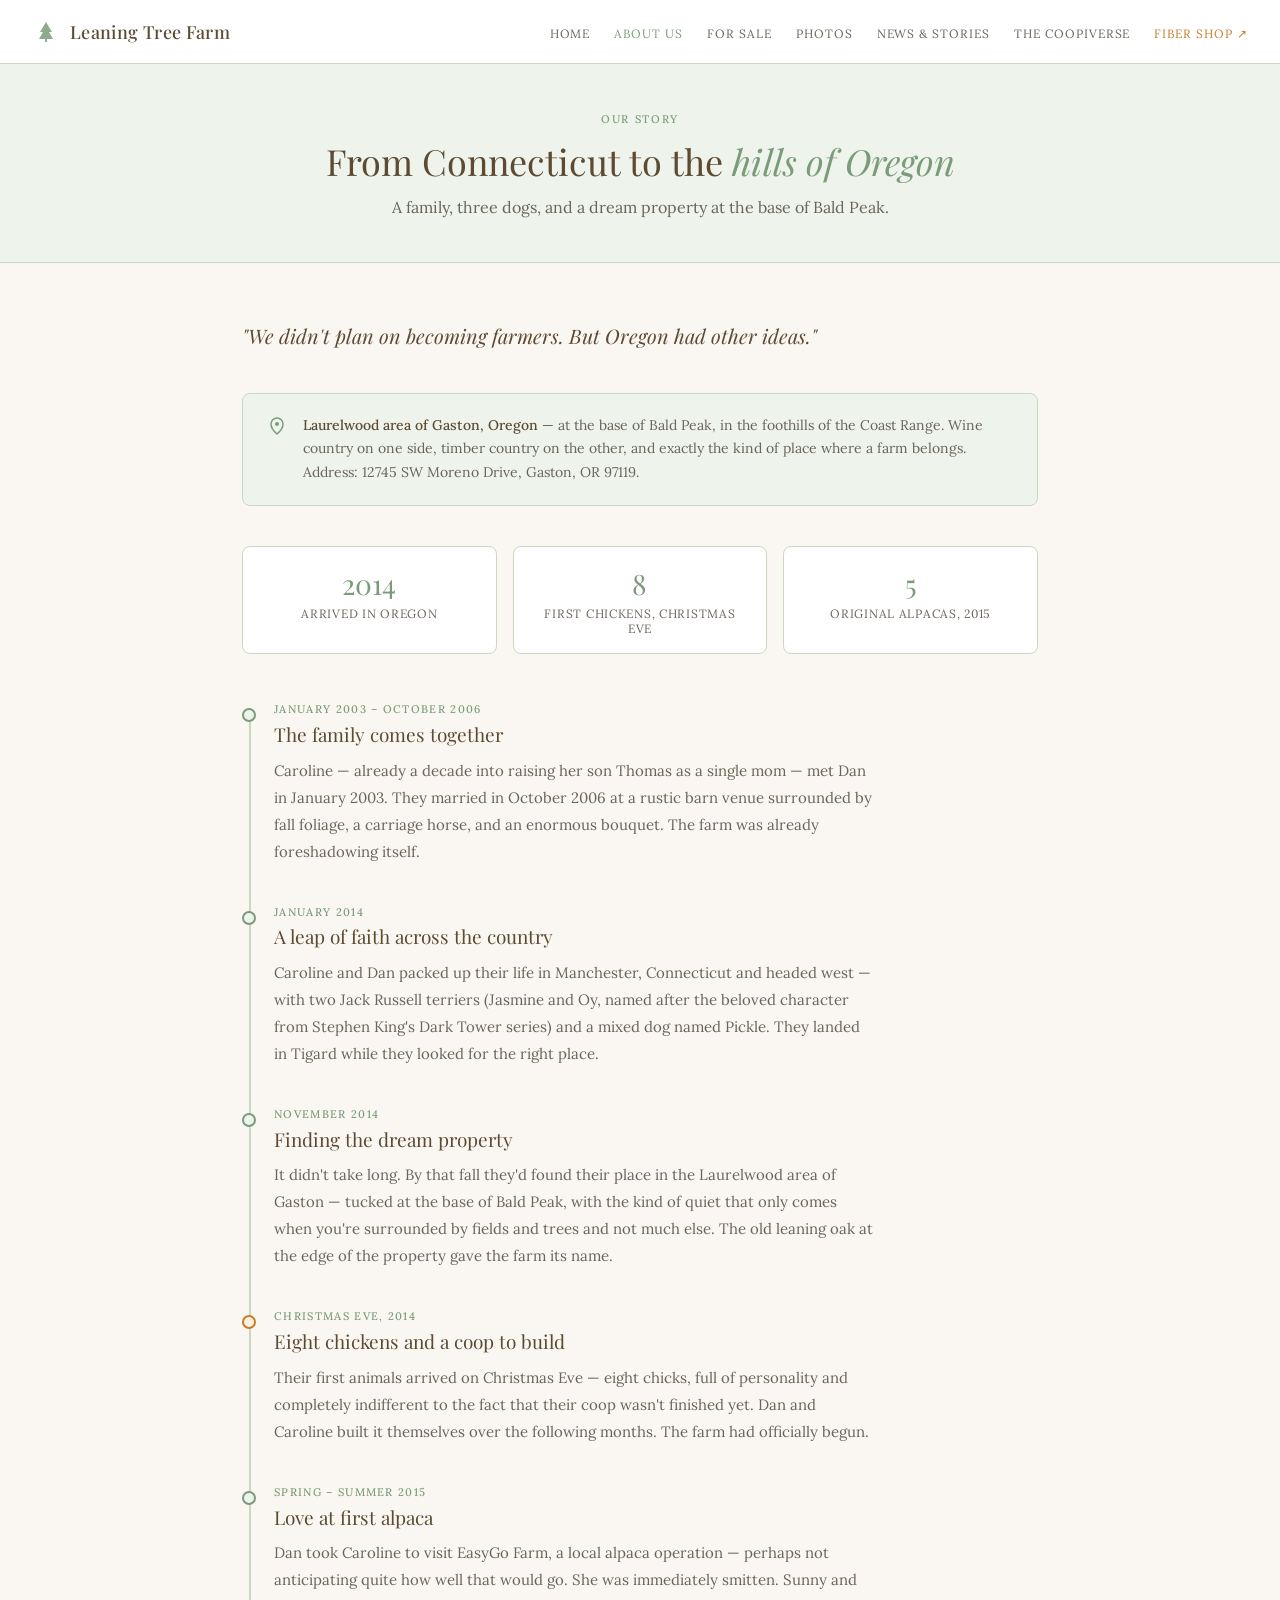
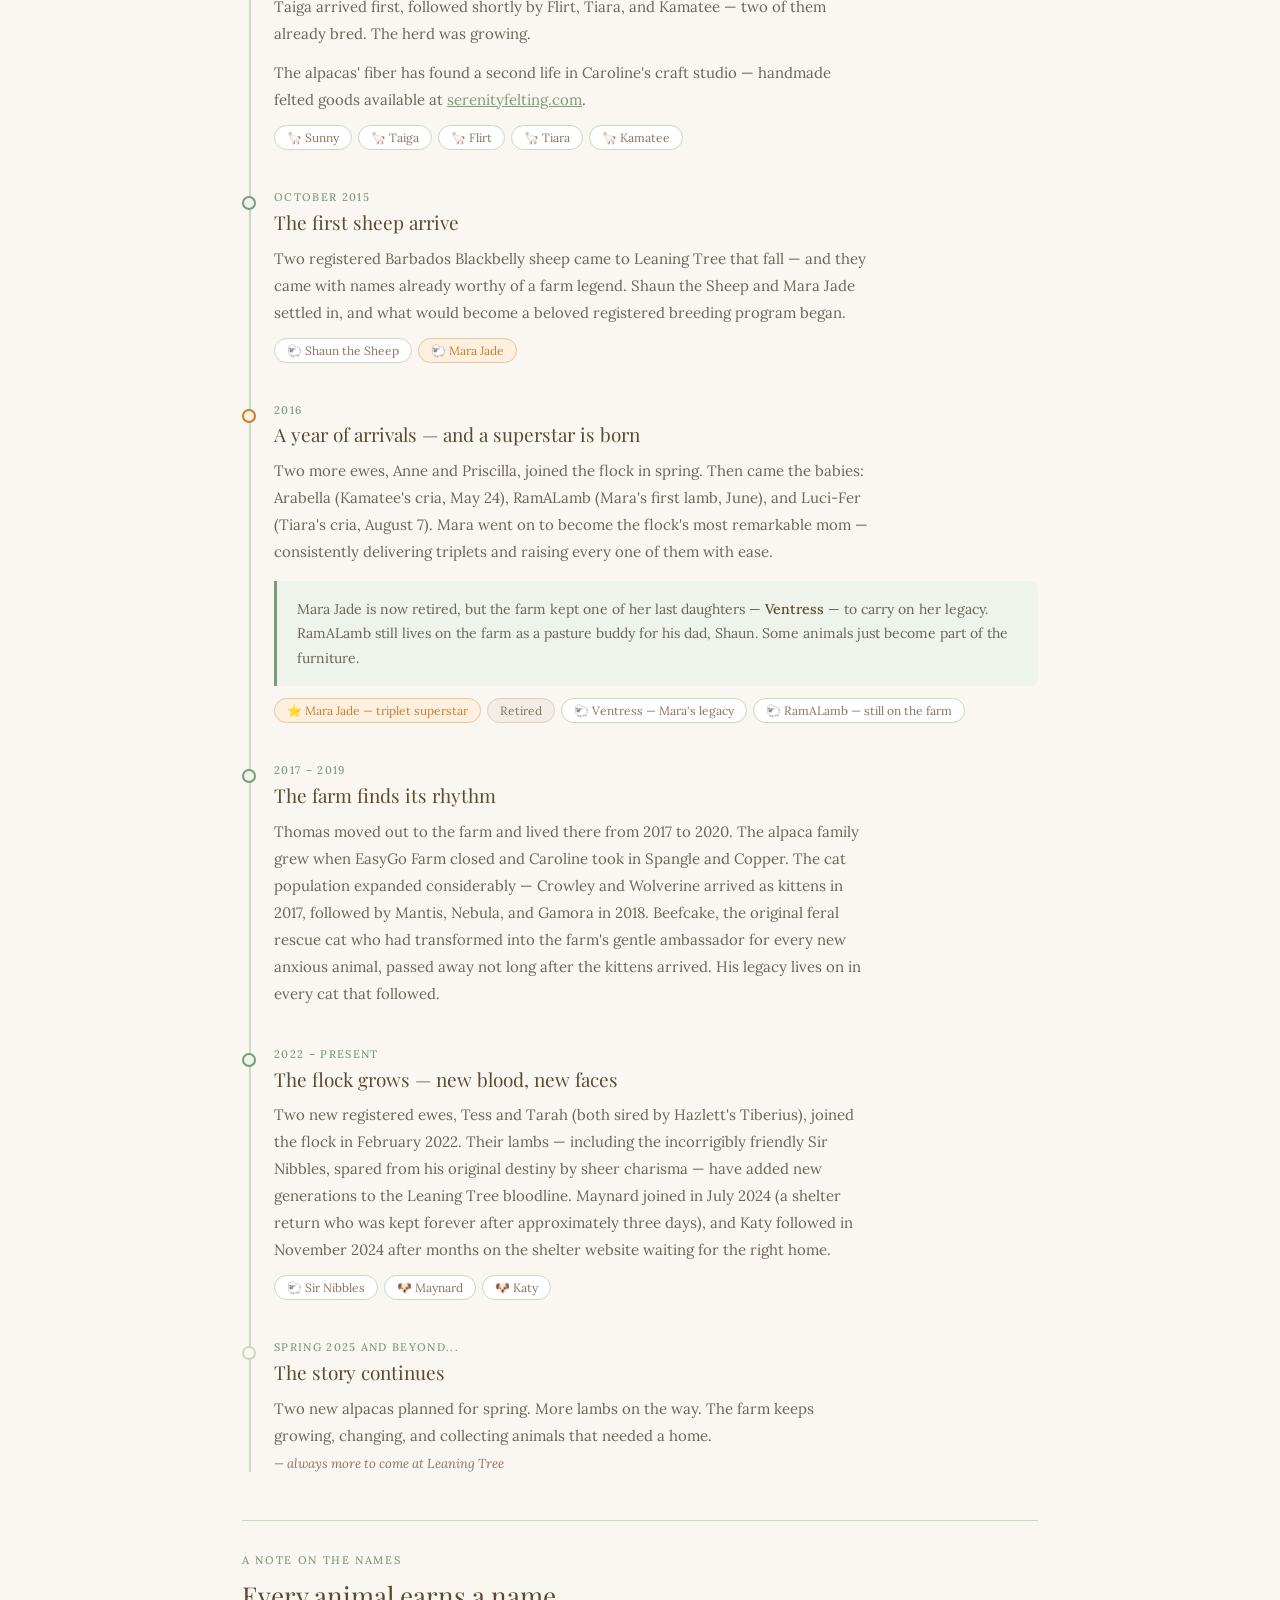
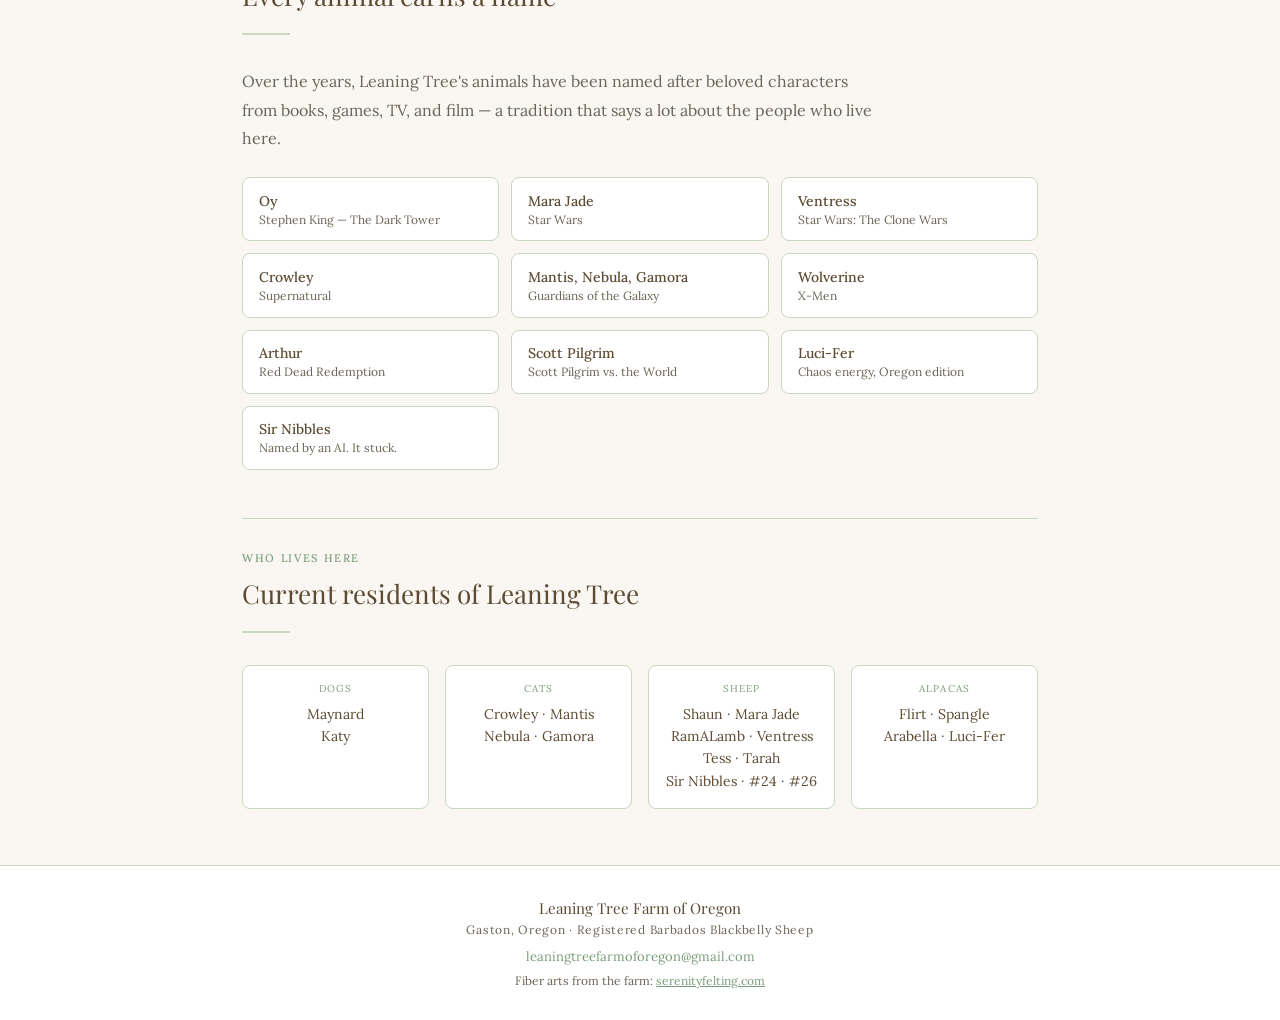
==== about.html @ 243388c1 "Add files via upload" ====
<!DOCTYPE html>
<html lang="en">
<head>
  <meta charset="UTF-8">
  <meta name="viewport" content="width=device-width, initial-scale=1.0">
  <title>About Us — Leaning Tree Farm of Oregon</title>
  <meta name="description" content="The story of Leaning Tree Farm — from Manchester, CT to the hills of Gaston, Oregon.">
  <link rel="stylesheet" href="css/style.css">
  <style>
    .intro-quote {
      font-family: 'Playfair Display', serif;
      font-size: 20px;
      font-style: italic;
      color: var(--bark);
      line-height: 1.7;
      max-width: 600px;
      margin-bottom: 2.5rem;
    }

    .location-card {
      background: var(--sage-pale);
      border: 1px solid var(--sage-light);
      border-radius: 8px;
      padding: 1.25rem 1.5rem;
      display: flex;
      align-items: flex-start;
      gap: 1rem;
      margin-bottom: 2.5rem;
      font-size: 14px;
      color: var(--text-muted);
      line-height: 1.7;
    }

    .location-card strong { color: var(--bark); font-weight: 500; }

    .stat-grid {
      display: grid;
      grid-template-columns: repeat(3, 1fr);
      gap: 1rem;
      margin-bottom: 3rem;
    }

    @media (max-width: 500px) { .stat-grid { grid-template-columns: 1fr 1fr; } }

    .stat-card {
      background: var(--white);
      border: 1px solid var(--sage-light);
      border-radius: 8px;
      padding: 1.1rem;
      text-align: center;
    }

    .stat-num {
      font-family: 'Playfair Display', serif;
      font-size: 28px;
      color: var(--sage);
      margin-bottom: 4px;
    }

    .stat-label { font-size: 12px; letter-spacing: 0.06em; text-transform: uppercase; color: var(--text-muted); }

    /* Timeline */
    .timeline { position: relative; padding-left: 2rem; }
    .timeline::before {
      content: '';
      position: absolute;
      left: 7px; top: 6px; bottom: 0;
      width: 1.5px;
      background: var(--sage-light);
    }

    .timeline-item { position: relative; margin-bottom: 2.5rem; }

    .timeline-dot {
      position: absolute;
      left: -2rem; top: 6px;
      width: 14px; height: 14px;
      border-radius: 50%;
      background: var(--sage-pale);
      border: 2px solid var(--sage);
    }

    .timeline-dot.amber { border-color: var(--amber); background: var(--amber-pale); }

    .timeline-year {
      font-size: 11px;
      letter-spacing: 0.12em;
      text-transform: uppercase;
      color: var(--sage);
      font-weight: 500;
      margin-bottom: 0.3rem;
    }

    .timeline-heading {
      font-family: 'Playfair Display', serif;
      font-size: 19px;
      font-weight: 400;
      color: var(--bark);
      margin-bottom: 0.6rem;
    }

    .timeline-body { font-size: 15px; line-height: 1.8; color: var(--text-muted); max-width: 600px; }
    .timeline-body + .timeline-body { margin-top: 0.75rem; }

    .animal-chips { display: flex; flex-wrap: wrap; gap: 6px; margin-top: 0.75rem; }

    .chip {
      display: inline-flex;
      align-items: center;
      gap: 5px;
      font-size: 12px;
      padding: 4px 12px;
      border-radius: 20px;
      background: var(--white);
      border: 1px solid var(--sage-light);
      color: var(--bark-light);
    }

    .chip.star { background: var(--amber-pale); border-color: #e8c898; color: var(--amber); }
    .chip.retired { background: var(--bark-pale); border-color: #ddd0c0; }

    .highlight-box {
      background: var(--sage-pale);
      border-left: 3px solid var(--sage);
      border-radius: 0 8px 8px 0;
      padding: 1rem 1.25rem;
      margin-top: 1rem;
      font-size: 14px;
      line-height: 1.75;
      color: var(--text-muted);
    }

    .highlight-box strong { color: var(--bark); font-weight: 500; }

    .photo-pair {
      display: grid;
      grid-template-columns: 1fr 1fr;
      gap: 1rem;
      margin-top: 1rem;
    }

    @media (max-width: 500px) { .photo-pair { grid-template-columns: 1fr; } }

    .photo-box {
      border-radius: 8px;
      overflow: hidden;
      border: 1px solid var(--sage-light);
      aspect-ratio: 4/3;
      background: var(--sage-pale);
      display: flex;
      align-items: center;
      justify-content: center;
    }

    .photo-box img { width: 100%; height: 100%; object-fit: cover; }

    .photo-caption {
      font-size: 12px;
      color: var(--text-muted);
      text-align: center;
      margin-top: 0.4rem;
      font-style: italic;
    }

    .coming-item { opacity: 0.45; }
    .coming-label { font-size: 13px; color: var(--bark-light); font-style: italic; margin-top: 0.4rem; }

    /* Names section */
    .names-grid {
      display: grid;
      grid-template-columns: repeat(auto-fill, minmax(200px, 1fr));
      gap: 0.75rem;
      margin-top: 1.5rem;
    }

    .name-card {
      background: var(--white);
      border: 1px solid var(--sage-light);
      border-radius: 8px;
      padding: 0.85rem 1rem;
    }

    .name-animal { font-size: 14px; font-weight: 500; color: var(--bark); margin-bottom: 2px; }
    .name-source { font-size: 12px; color: var(--text-muted); }

    /* Current residents */
    .residents-grid {
      display: grid;
      grid-template-columns: repeat(auto-fill, minmax(180px, 1fr));
      gap: 1rem;
      margin-top: 1.5rem;
    }

    .resident-card {
      background: var(--white);
      border: 1px solid var(--sage-light);
      border-radius: 8px;
      padding: 1rem;
      text-align: center;
    }

    .resident-type {
      font-size: 10px;
      letter-spacing: 0.12em;
      text-transform: uppercase;
      color: var(--sage);
      margin-bottom: 0.5rem;
    }

    .resident-names { font-size: 14px; color: var(--bark); line-height: 1.6; }
  </style>
</head>
<body>
  <div id="nav-placeholder"></div>

  <main>
    <div class="page-header">
      <p class="section-label">Our story</p>
      <h1 class="section-title">From Connecticut to the <em style="color:var(--sage);font-style:italic;">hills of Oregon</em></h1>
      <p class="section-body">A family, three dogs, and a dream property at the base of Bald Peak.</p>
    </div>

    <div class="section">
      <p class="intro-quote">"We didn't plan on becoming farmers. But Oregon had other ideas."</p>

      <div class="location-card">
        <svg width="20" height="20" viewBox="0 0 20 20" fill="none" style="margin-top:2px;flex-shrink:0"><path d="M10 2a6 6 0 0 1 6 6c0 5-6 10-6 10S4 13 4 8a6 6 0 0 1 6-6z" stroke="#7a9c7a" stroke-width="1.5" fill="none"/><circle cx="10" cy="8" r="2" fill="#7a9c7a"/></svg>
        <div><strong>Laurelwood area of Gaston, Oregon</strong> — at the base of Bald Peak, in the foothills of the Coast Range. Wine country on one side, timber country on the other, and exactly the kind of place where a farm belongs. Address: 12745 SW Moreno Drive, Gaston, OR 97119.</div>
      </div>

      <div class="stat-grid">
        <div class="stat-card"><div class="stat-num">2014</div><div class="stat-label">Arrived in Oregon</div></div>
        <div class="stat-card"><div class="stat-num">8</div><div class="stat-label">First chickens, Christmas Eve</div></div>
        <div class="stat-card"><div class="stat-num">5</div><div class="stat-label">Original alpacas, 2015</div></div>
      </div>

      <!-- TIMELINE -->
      <div class="timeline">

        <div class="timeline-item">
          <div class="timeline-dot"></div>
          <div class="timeline-year">January 2003 – October 2006</div>
          <div class="timeline-heading">The family comes together</div>
          <div class="timeline-body">Caroline — already a decade into raising her son Thomas as a single mom — met Dan in January 2003. They married in October 2006 at a rustic barn venue surrounded by fall foliage, a carriage horse, and an enormous bouquet. The farm was already foreshadowing itself.</div>
        </div>

        <div class="timeline-item">
          <div class="timeline-dot"></div>
          <div class="timeline-year">January 2014</div>
          <div class="timeline-heading">A leap of faith across the country</div>
          <div class="timeline-body">Caroline and Dan packed up their life in Manchester, Connecticut and headed west — with two Jack Russell terriers (Jasmine and Oy, named after the beloved character from Stephen King's Dark Tower series) and a mixed dog named Pickle. They landed in Tigard while they looked for the right place.</div>
        </div>

        <div class="timeline-item">
          <div class="timeline-dot"></div>
          <div class="timeline-year">November 2014</div>
          <div class="timeline-heading">Finding the dream property</div>
          <div class="timeline-body">It didn't take long. By that fall they'd found their place in the Laurelwood area of Gaston — tucked at the base of Bald Peak, with the kind of quiet that only comes when you're surrounded by fields and trees and not much else. The old leaning oak at the edge of the property gave the farm its name.</div>
        </div>

        <div class="timeline-item">
          <div class="timeline-dot amber"></div>
          <div class="timeline-year">Christmas Eve, 2014</div>
          <div class="timeline-heading">Eight chickens and a coop to build</div>
          <div class="timeline-body">Their first animals arrived on Christmas Eve — eight chicks, full of personality and completely indifferent to the fact that their coop wasn't finished yet. Dan and Caroline built it themselves over the following months. The farm had officially begun.</div>
        </div>

        <div class="timeline-item">
          <div class="timeline-dot"></div>
          <div class="timeline-year">Spring – Summer 2015</div>
          <div class="timeline-heading">Love at first alpaca</div>
          <div class="timeline-body">Dan took Caroline to visit EasyGo Farm, a local alpaca operation — perhaps not anticipating quite how well that would go. She was immediately smitten. Sunny and Taiga arrived first, followed shortly by Flirt, Tiara, and Kamatee — two of them already bred. The herd was growing.</div>
          <div class="timeline-body" style="margin-top:0.75rem;">The alpacas' fiber has found a second life in Caroline's craft studio — handmade felted goods available at <a href="https://www.serenityfelting.com" target="_blank" rel="noopener" style="color:var(--sage);">serenityfelting.com</a>.</div>
          <div class="animal-chips">
            <span class="chip">🦙 Sunny</span>
            <span class="chip">🦙 Taiga</span>
            <span class="chip">🦙 Flirt</span>
            <span class="chip">🦙 Tiara</span>
            <span class="chip">🦙 Kamatee</span>
          </div>
        </div>

        <div class="timeline-item">
          <div class="timeline-dot"></div>
          <div class="timeline-year">October 2015</div>
          <div class="timeline-heading">The first sheep arrive</div>
          <div class="timeline-body">Two registered Barbados Blackbelly sheep came to Leaning Tree that fall — and they came with names already worthy of a farm legend. Shaun the Sheep and Mara Jade settled in, and what would become a beloved registered breeding program began.</div>
          <div class="animal-chips">
            <span class="chip">🐑 Shaun the Sheep</span>
            <span class="chip star">🐑 Mara Jade</span>
          </div>
        </div>

        <div class="timeline-item">
          <div class="timeline-dot amber"></div>
          <div class="timeline-year">2016</div>
          <div class="timeline-heading">A year of arrivals — and a superstar is born</div>
          <div class="timeline-body">Two more ewes, Anne and Priscilla, joined the flock in spring. Then came the babies: Arabella (Kamatee's cria, May 24), RamALamb (Mara's first lamb, June), and Luci-Fer (Tiara's cria, August 7). Mara went on to become the flock's most remarkable mom — consistently delivering triplets and raising every one of them with ease.</div>
          <div class="highlight-box">
            Mara Jade is now retired, but the farm kept one of her last daughters — <strong>Ventress</strong> — to carry on her legacy. RamALamb still lives on the farm as a pasture buddy for his dad, Shaun. Some animals just become part of the furniture.
          </div>
          <div class="animal-chips" style="margin-top: 0.75rem;">
            <span class="chip star">⭐ Mara Jade — triplet superstar</span>
            <span class="chip retired">Retired</span>
            <span class="chip">🐑 Ventress — Mara's legacy</span>
            <span class="chip">🐑 RamALamb — still on the farm</span>
          </div>
        </div>

        <div class="timeline-item">
          <div class="timeline-dot"></div>
          <div class="timeline-year">2017 – 2019</div>
          <div class="timeline-heading">The farm finds its rhythm</div>
          <div class="timeline-body">Thomas moved out to the farm and lived there from 2017 to 2020. The alpaca family grew when EasyGo Farm closed and Caroline took in Spangle and Copper. The cat population expanded considerably — Crowley and Wolverine arrived as kittens in 2017, followed by Mantis, Nebula, and Gamora in 2018. Beefcake, the original feral rescue cat who had transformed into the farm's gentle ambassador for every new anxious animal, passed away not long after the kittens arrived. His legacy lives on in every cat that followed.</div>
        </div>

        <div class="timeline-item">
          <div class="timeline-dot"></div>
          <div class="timeline-year">2022 – present</div>
          <div class="timeline-heading">The flock grows — new blood, new faces</div>
          <div class="timeline-body">Two new registered ewes, Tess and Tarah (both sired by Hazlett's Tiberius), joined the flock in February 2022. Their lambs — including the incorrigibly friendly Sir Nibbles, spared from his original destiny by sheer charisma — have added new generations to the Leaning Tree bloodline. Maynard joined in July 2024 (a shelter return who was kept forever after approximately three days), and Katy followed in November 2024 after months on the shelter website waiting for the right home.</div>
          <div class="animal-chips">
            <span class="chip">🐑 Sir Nibbles</span>
            <span class="chip">🐶 Maynard</span>
            <span class="chip">🐶 Katy</span>
          </div>
        </div>

        <div class="timeline-item coming">
          <div class="timeline-dot" style="border-color:var(--sage-light);background:var(--cream)"></div>
          <div class="timeline-year">Spring 2025 and beyond...</div>
          <div class="timeline-heading">The story continues</div>
          <div class="timeline-body">Two new alpacas planned for spring. More lambs on the way. The farm keeps growing, changing, and collecting animals that needed a home.</div>
          <div class="coming-label">— always more to come at Leaning Tree</div>
        </div>

      </div>

      <!-- THE NAMES -->
      <div style="margin-top: 3rem; padding-top: 2rem; border-top: 1px solid var(--sage-light);">
        <p class="section-label">A note on the names</p>
        <h2 class="section-title" style="font-size: clamp(18px, 2.5vw, 26px);">Every animal earns a name</h2>
        <div class="divider"></div>
        <p class="section-body">Over the years, Leaning Tree's animals have been named after beloved characters from books, games, TV, and film — a tradition that says a lot about the people who live here.</p>
        <div class="names-grid">
          <div class="name-card"><div class="name-animal">Oy</div><div class="name-source">Stephen King — The Dark Tower</div></div>
          <div class="name-card"><div class="name-animal">Mara Jade</div><div class="name-source">Star Wars</div></div>
          <div class="name-card"><div class="name-animal">Ventress</div><div class="name-source">Star Wars: The Clone Wars</div></div>
          <div class="name-card"><div class="name-animal">Crowley</div><div class="name-source">Supernatural</div></div>
          <div class="name-card"><div class="name-animal">Mantis, Nebula, Gamora</div><div class="name-source">Guardians of the Galaxy</div></div>
          <div class="name-card"><div class="name-animal">Wolverine</div><div class="name-source">X-Men</div></div>
          <div class="name-card"><div class="name-animal">Arthur</div><div class="name-source">Red Dead Redemption</div></div>
          <div class="name-card"><div class="name-animal">Scott Pilgrim</div><div class="name-source">Scott Pilgrim vs. the World</div></div>
          <div class="name-card"><div class="name-animal">Luci-Fer</div><div class="name-source">Chaos energy, Oregon edition</div></div>
          <div class="name-card"><div class="name-animal">Sir Nibbles</div><div class="name-source">Named by an AI. It stuck.</div></div>
        </div>
      </div>

      <!-- CURRENT RESIDENTS -->
      <div style="margin-top: 3rem; padding-top: 2rem; border-top: 1px solid var(--sage-light);">
        <p class="section-label">Who lives here</p>
        <h2 class="section-title" style="font-size: clamp(18px, 2.5vw, 26px);">Current residents of Leaning Tree</h2>
        <div class="divider"></div>
        <div class="residents-grid">
          <div class="resident-card">
            <div class="resident-type">Dogs</div>
            <div class="resident-names">Maynard<br>Katy</div>
          </div>
          <div class="resident-card">
            <div class="resident-type">Cats</div>
            <div class="resident-names">Crowley · Mantis<br>Nebula · Gamora</div>
          </div>
          <div class="resident-card">
            <div class="resident-type">Sheep</div>
            <div class="resident-names">Shaun · Mara Jade<br>RamALamb · Ventress<br>Tess · Tarah<br>Sir Nibbles · #24 · #26</div>
          </div>
          <div class="resident-card">
            <div class="resident-type">Alpacas</div>
            <div class="resident-names">Flirt · Spangle<br>Arabella · Luci-Fer</div>
          </div>
        </div>
      </div>

    </div>
  </main>

  <div id="footer-placeholder"></div>
  <script src="js/components.js"></script>
</body>
</html>
---- css/style.css ----
@import url('https://fonts.googleapis.com/css2?family=Playfair+Display:ital,wght@0,400;0,500;1,400&family=Lora:ital,wght@0,400;0,500;1,400&display=swap');

*, *::before, *::after { box-sizing: border-box; margin: 0; padding: 0; }

:root {
  --sage: #7a9c7a;
  --sage-light: #c8d9c0;
  --sage-pale: #eef3eb;
  --cream: #faf7f2;
  --bark: #5c4a32;
  --bark-light: #8a7260;
  --bark-pale: #f2ede6;
  --white: #ffffff;
  --text: #2c2a25;
  --text-muted: #6b6458;
  --amber: #c87d2a;
  --amber-pale: #fdf0e0;
}

html { scroll-behavior: smooth; }

body {
  font-family: 'Lora', Georgia, serif;
  background: var(--cream);
  color: var(--text);
  min-height: 100vh;
  display: flex;
  flex-direction: column;
}

main { flex: 1; }

/* ── NAV ── */
nav {
  background: var(--white);
  border-bottom: 1px solid var(--sage-light);
  padding: 0 2rem;
  display: flex;
  align-items: center;
  justify-content: space-between;
  height: 64px;
  position: sticky;
  top: 0;
  z-index: 100;
}

.nav-brand {
  font-family: 'Playfair Display', serif;
  font-size: 18px;
  font-weight: 500;
  color: var(--bark);
  letter-spacing: 0.02em;
  display: flex;
  align-items: center;
  gap: 10px;
  text-decoration: none;
}

.nav-links {
  display: flex;
  gap: 1.5rem;
  list-style: none;
}

.nav-links a {
  font-family: 'Lora', serif;
  font-size: 12px;
  letter-spacing: 0.08em;
  text-transform: uppercase;
  color: var(--text-muted);
  text-decoration: none;
  transition: color 0.2s;
}

.nav-links a:hover,
.nav-links a.active { color: var(--sage); }

.nav-hamburger {
  display: none;
  flex-direction: column;
  gap: 5px;
  cursor: pointer;
  padding: 4px;
}

.nav-hamburger span {
  display: block;
  width: 22px;
  height: 2px;
  background: var(--bark);
  transition: all 0.3s;
}

@media (max-width: 680px) {
  .nav-hamburger { display: flex; }
  .nav-links {
    display: none;
    position: absolute;
    top: 64px;
    left: 0;
    right: 0;
    background: var(--white);
    border-bottom: 1px solid var(--sage-light);
    flex-direction: column;
    padding: 1rem 2rem;
    gap: 1rem;
  }
  .nav-links.open { display: flex; }
}

/* ── FOOTER ── */
footer {
  background: var(--white);
  border-top: 1px solid var(--sage-light);
  padding: 2rem;
  text-align: center;
}

.footer-brand {
  font-family: 'Playfair Display', serif;
  font-size: 15px;
  color: var(--bark);
  margin-bottom: 0.25rem;
}

.footer-sub {
  font-size: 12px;
  color: var(--text-muted);
  letter-spacing: 0.06em;
  margin-bottom: 0.5rem;
}

.footer-email a {
  font-size: 13px;
  color: var(--sage);
  text-decoration: none;
}

.footer-email a:hover { text-decoration: underline; }

/* ── SHARED LAYOUT ── */
.section {
  max-width: 860px;
  margin: 0 auto;
  padding: 3.5rem 2rem;
}

.section-label {
  font-size: 11px;
  letter-spacing: 0.15em;
  text-transform: uppercase;
  color: var(--sage);
  font-weight: 500;
  margin-bottom: 0.75rem;
}

.section-title {
  font-family: 'Playfair Display', serif;
  font-size: clamp(22px, 3vw, 36px);
  font-weight: 400;
  color: var(--bark);
  margin-bottom: 0.5rem;
  line-height: 1.3;
}

.section-body {
  font-size: 16px;
  line-height: 1.8;
  color: var(--text-muted);
  max-width: 640px;
}

.divider {
  width: 48px;
  height: 2px;
  background: var(--sage-light);
  margin: 1.25rem 0 2rem;
}

/* ── PAGE HEADER ── */
.page-header {
  background: var(--sage-pale);
  border-bottom: 1px solid var(--sage-light);
  padding: 3rem 2rem 2.5rem;
  text-align: center;
}

.page-header .section-title { margin-bottom: 0.5rem; }
.page-header .section-body { margin: 0 auto; }

/* ── BUTTONS ── */
.btn {
  display: inline-block;
  font-family: 'Lora', serif;
  font-size: 13px;
  letter-spacing: 0.08em;
  text-transform: uppercase;
  color: var(--bark);
  background: transparent;
  border: 1px solid var(--sage-light);
  padding: 0.6rem 1.5rem;
  border-radius: 4px;
  text-decoration: none;
  transition: all 0.2s;
  cursor: pointer;
}

.btn:hover {
  background: var(--sage-pale);
  border-color: var(--sage);
}

.btn-primary {
  background: var(--sage);
  color: var(--white);
  border-color: var(--sage);
}

.btn-primary:hover {
  background: #6a8c6a;
  border-color: #6a8c6a;
}

/* ── CARDS ── */
.card {
  background: var(--white);
  border: 1px solid var(--sage-light);
  border-radius: 8px;
  overflow: hidden;
  transition: border-color 0.2s;
}

.card:hover { border-color: var(--sage); }

/* ── CHIPS & TAGS ── */
.tag {
  display: inline-block;
  font-size: 11px;
  letter-spacing: 0.05em;
  text-transform: uppercase;
  padding: 3px 10px;
  border-radius: 20px;
  border: 1px solid var(--sage-light);
  color: var(--sage);
}

.tag-amber {
  border-color: #e8c898;
  color: var(--amber);
}

/* ── CTA BANNER ── */
.cta-banner {
  background: var(--bark-pale);
  border: 1px solid #ddd0c0;
  border-radius: 8px;
  padding: 1.5rem 1.75rem;
  display: flex;
  align-items: center;
  gap: 1.5rem;
  flex-wrap: wrap;
  margin-top: 2.5rem;
}

.cta-banner p {
  font-size: 15px;
  color: var(--text-muted);
  line-height: 1.6;
  flex: 1;
}

.cta-link {
  font-size: 14px;
  color: var(--bark);
  font-weight: 500;
  text-decoration: none;
  border-bottom: 1.5px solid var(--sage-light);
  white-space: nowrap;
}

.cta-link:hover { border-color: var(--sage); color: var(--sage); }
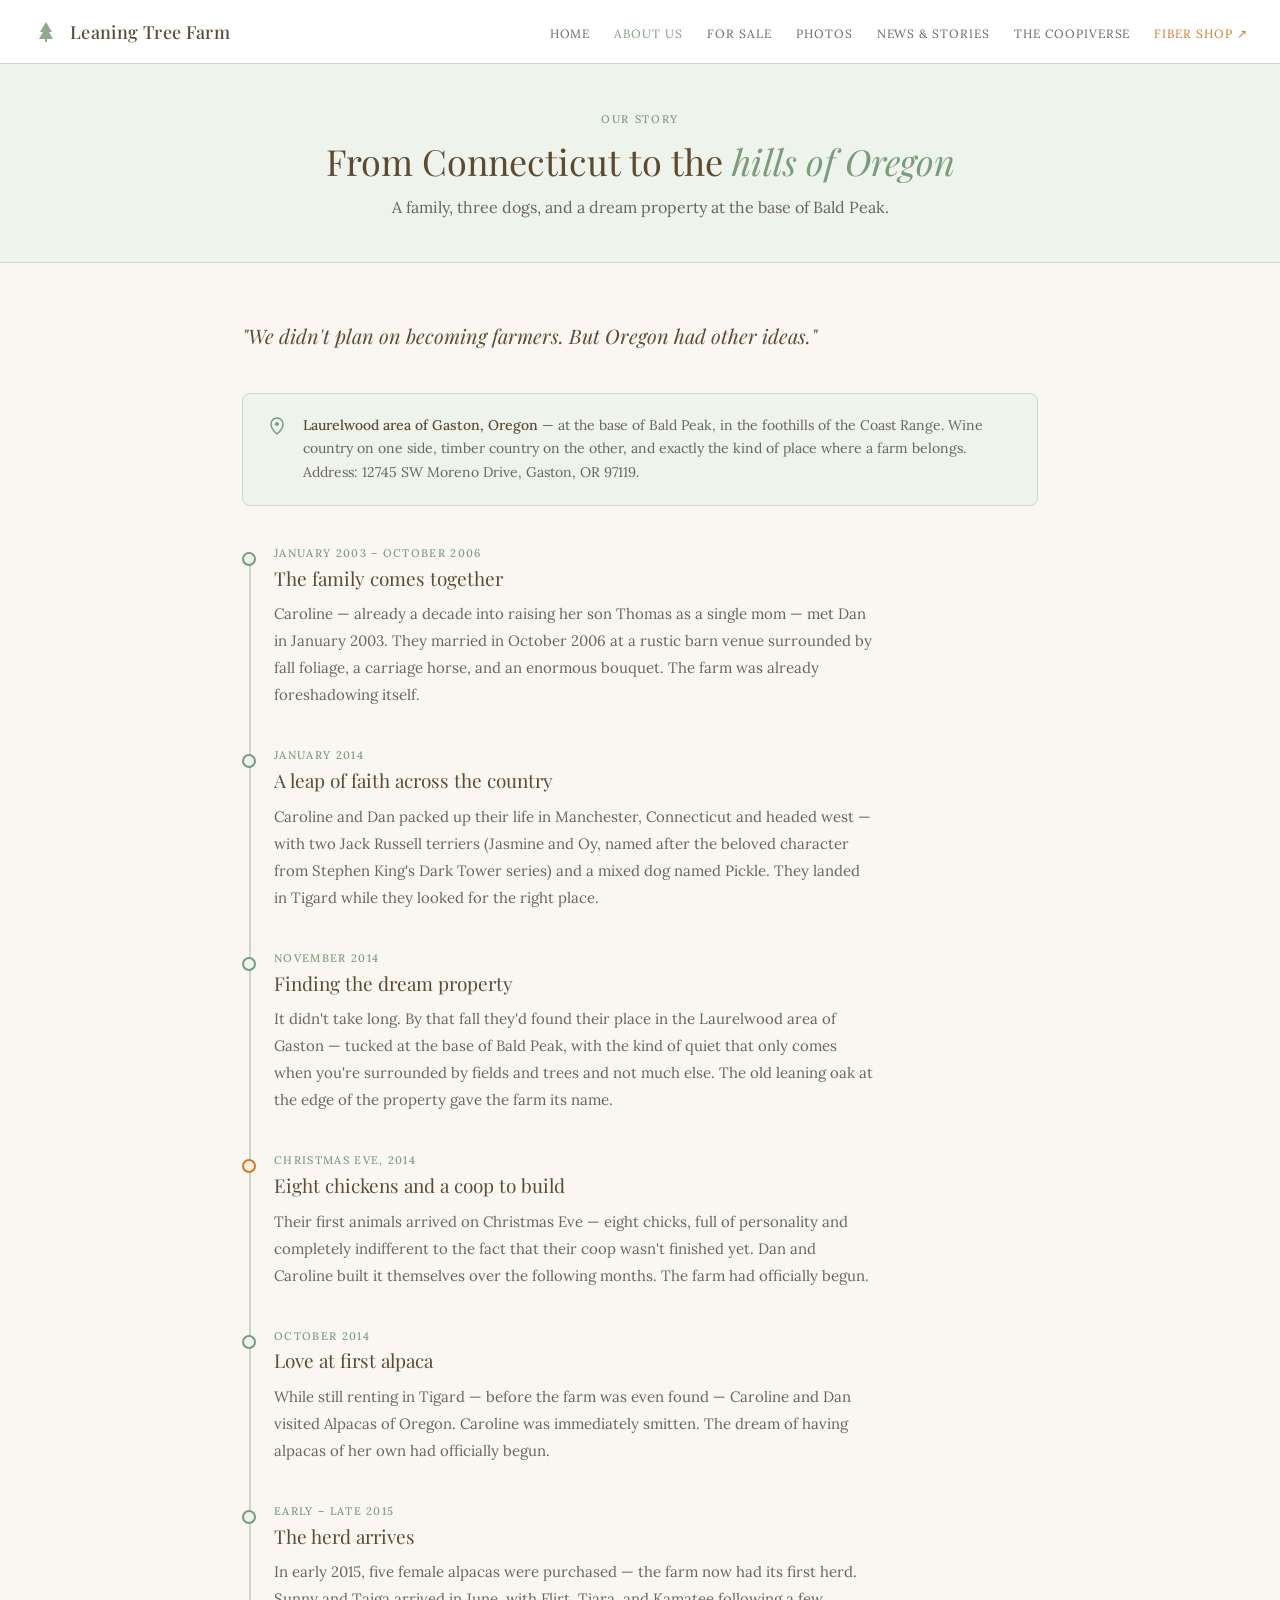
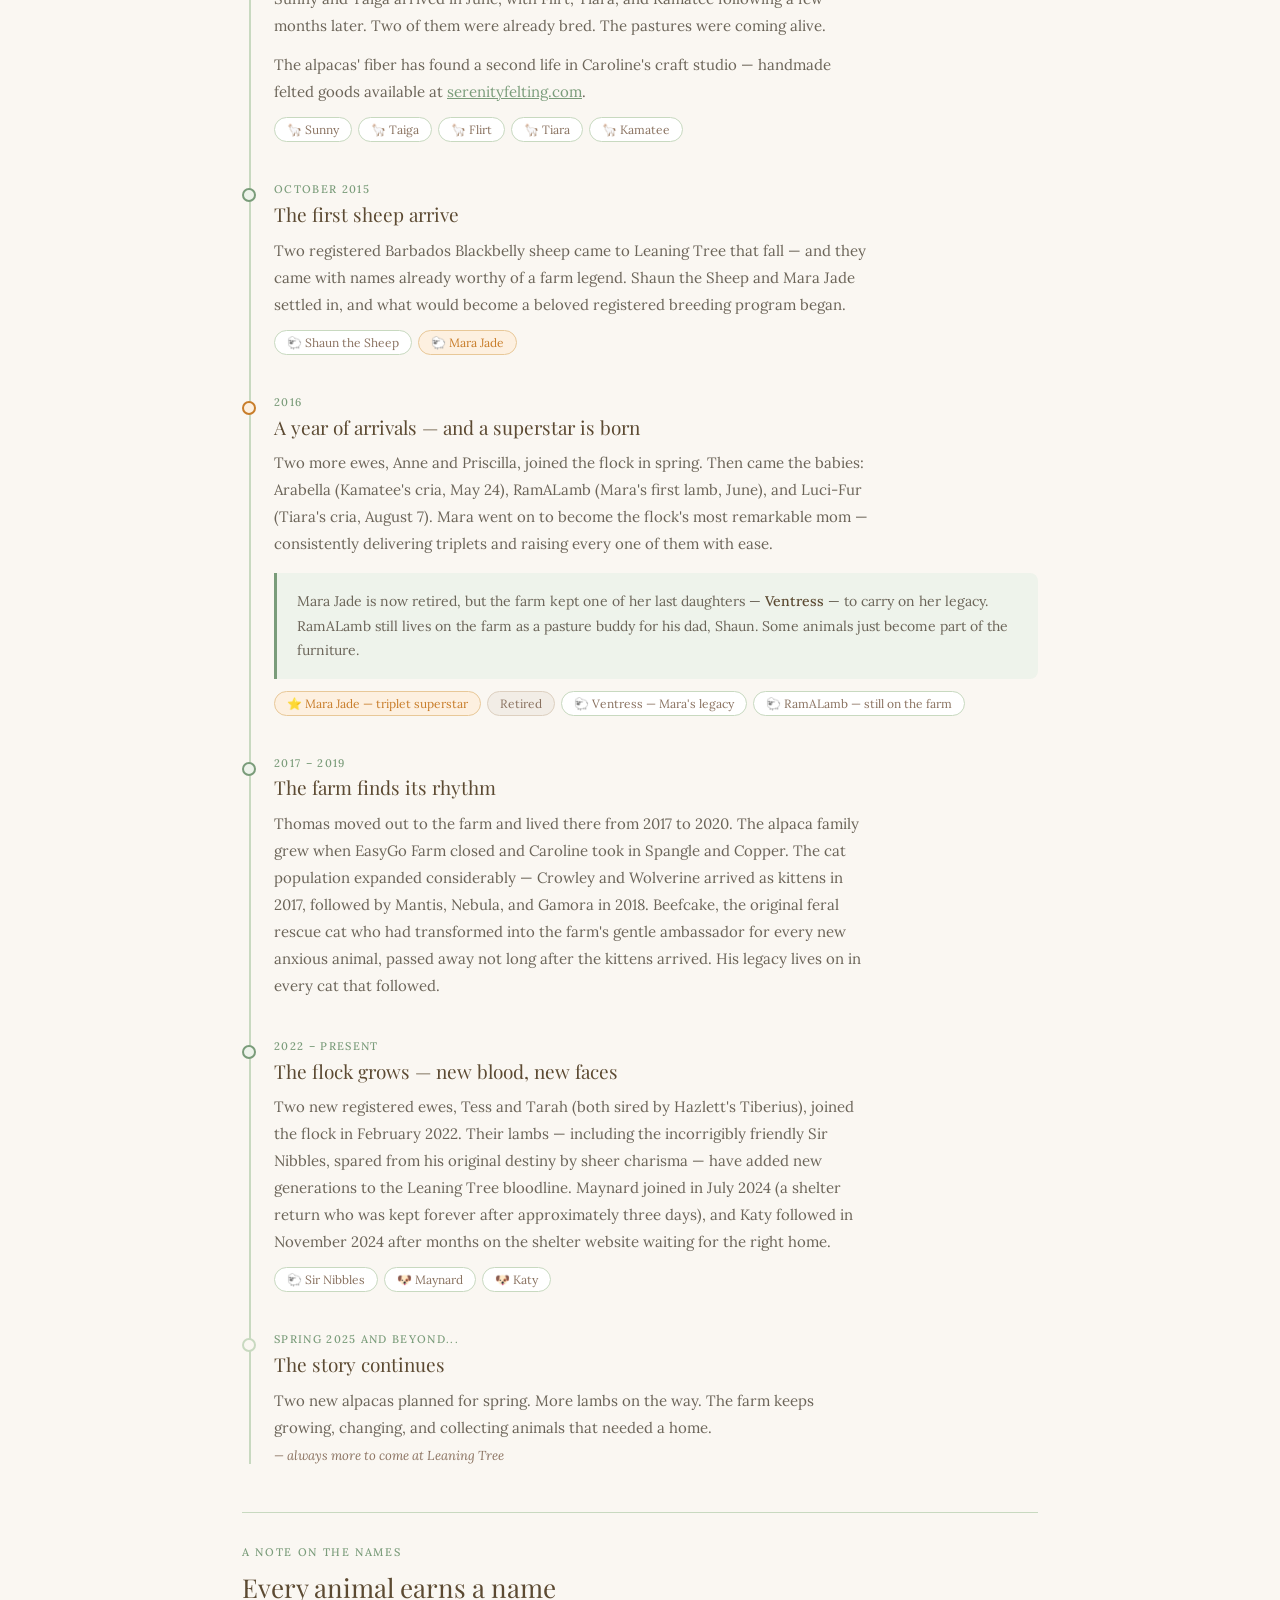
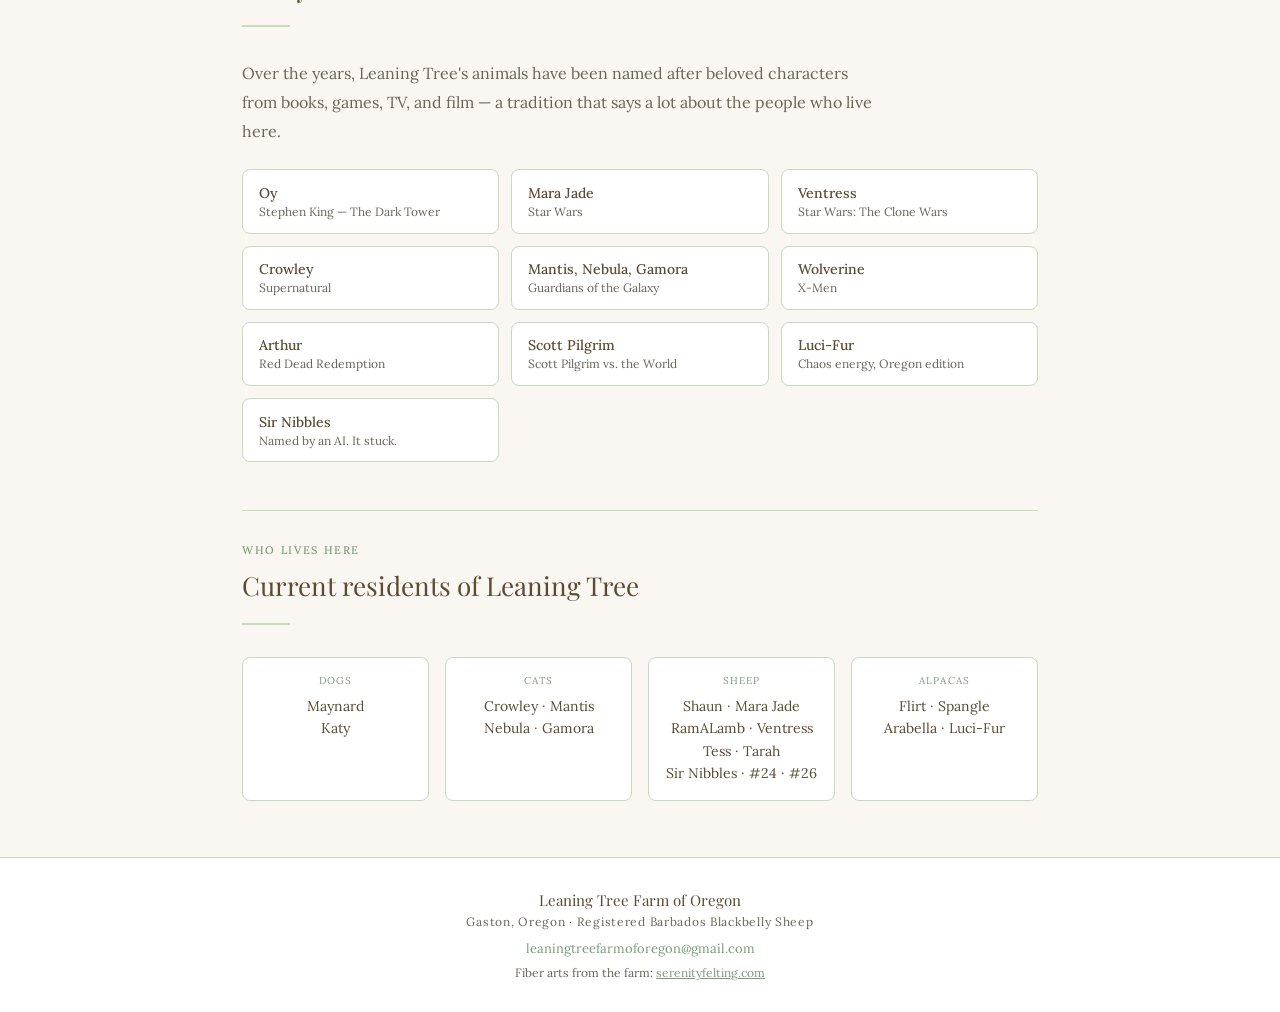
==== commit 1f553fca: "Add files via upload" ====
--- a/about.html
+++ b/about.html
@@ -228,11 +228,7 @@
         <div><strong>Laurelwood area of Gaston, Oregon</strong> — at the base of Bald Peak, in the foothills of the Coast Range. Wine country on one side, timber country on the other, and exactly the kind of place where a farm belongs. Address: 12745 SW Moreno Drive, Gaston, OR 97119.</div>
       </div>
 
-      <div class="stat-grid">
-        <div class="stat-card"><div class="stat-num">2014</div><div class="stat-label">Arrived in Oregon</div></div>
-        <div class="stat-card"><div class="stat-num">8</div><div class="stat-label">First chickens, Christmas Eve</div></div>
-        <div class="stat-card"><div class="stat-num">5</div><div class="stat-label">Original alpacas, 2015</div></div>
-      </div>
+
 
       <!-- TIMELINE -->
       <div class="timeline">
@@ -267,9 +263,16 @@
 
         <div class="timeline-item">
           <div class="timeline-dot"></div>
-          <div class="timeline-year">Spring – Summer 2015</div>
+          <div class="timeline-year">October 2014</div>
           <div class="timeline-heading">Love at first alpaca</div>
-          <div class="timeline-body">Dan took Caroline to visit EasyGo Farm, a local alpaca operation — perhaps not anticipating quite how well that would go. She was immediately smitten. Sunny and Taiga arrived first, followed shortly by Flirt, Tiara, and Kamatee — two of them already bred. The herd was growing.</div>
+          <div class="timeline-body">While still renting in Tigard — before the farm was even found — Caroline and Dan visited Alpacas of Oregon. Caroline was immediately smitten. The dream of having alpacas of her own had officially begun.</div>
+        </div>
+
+        <div class="timeline-item">
+          <div class="timeline-dot"></div>
+          <div class="timeline-year">Early – Late 2015</div>
+          <div class="timeline-heading">The herd arrives</div>
+          <div class="timeline-body">In early 2015, five female alpacas were purchased — the farm now had its first herd. Sunny and Taiga arrived in June, with Flirt, Tiara, and Kamatee following a few months later. Two of them were already bred. The pastures were coming alive.</div>
           <div class="timeline-body" style="margin-top:0.75rem;">The alpacas' fiber has found a second life in Caroline's craft studio — handmade felted goods available at <a href="https://www.serenityfelting.com" target="_blank" rel="noopener" style="color:var(--sage);">serenityfelting.com</a>.</div>
           <div class="animal-chips">
             <span class="chip">🦙 Sunny</span>
@@ -295,7 +298,7 @@
           <div class="timeline-dot amber"></div>
           <div class="timeline-year">2016</div>
           <div class="timeline-heading">A year of arrivals — and a superstar is born</div>
-          <div class="timeline-body">Two more ewes, Anne and Priscilla, joined the flock in spring. Then came the babies: Arabella (Kamatee's cria, May 24), RamALamb (Mara's first lamb, June), and Luci-Fer (Tiara's cria, August 7). Mara went on to become the flock's most remarkable mom — consistently delivering triplets and raising every one of them with ease.</div>
+          <div class="timeline-body">Two more ewes, Anne and Priscilla, joined the flock in spring. Then came the babies: Arabella (Kamatee's cria, May 24), RamALamb (Mara's first lamb, June), and Luci-Fur (Tiara's cria, August 7). Mara went on to become the flock's most remarkable mom — consistently delivering triplets and raising every one of them with ease.</div>
           <div class="highlight-box">
             Mara Jade is now retired, but the farm kept one of her last daughters — <strong>Ventress</strong> — to carry on her legacy. RamALamb still lives on the farm as a pasture buddy for his dad, Shaun. Some animals just become part of the furniture.
           </div>
@@ -351,7 +354,7 @@
           <div class="name-card"><div class="name-animal">Wolverine</div><div class="name-source">X-Men</div></div>
           <div class="name-card"><div class="name-animal">Arthur</div><div class="name-source">Red Dead Redemption</div></div>
           <div class="name-card"><div class="name-animal">Scott Pilgrim</div><div class="name-source">Scott Pilgrim vs. the World</div></div>
-          <div class="name-card"><div class="name-animal">Luci-Fer</div><div class="name-source">Chaos energy, Oregon edition</div></div>
+          <div class="name-card"><div class="name-animal">Luci-Fur</div><div class="name-source">Chaos energy, Oregon edition</div></div>
           <div class="name-card"><div class="name-animal">Sir Nibbles</div><div class="name-source">Named by an AI. It stuck.</div></div>
         </div>
       </div>
@@ -376,7 +379,7 @@
           </div>
           <div class="resident-card">
             <div class="resident-type">Alpacas</div>
-            <div class="resident-names">Flirt · Spangle<br>Arabella · Luci-Fer</div>
+            <div class="resident-names">Flirt · Spangle<br>Arabella · Luci-Fur</div>
           </div>
         </div>
       </div>
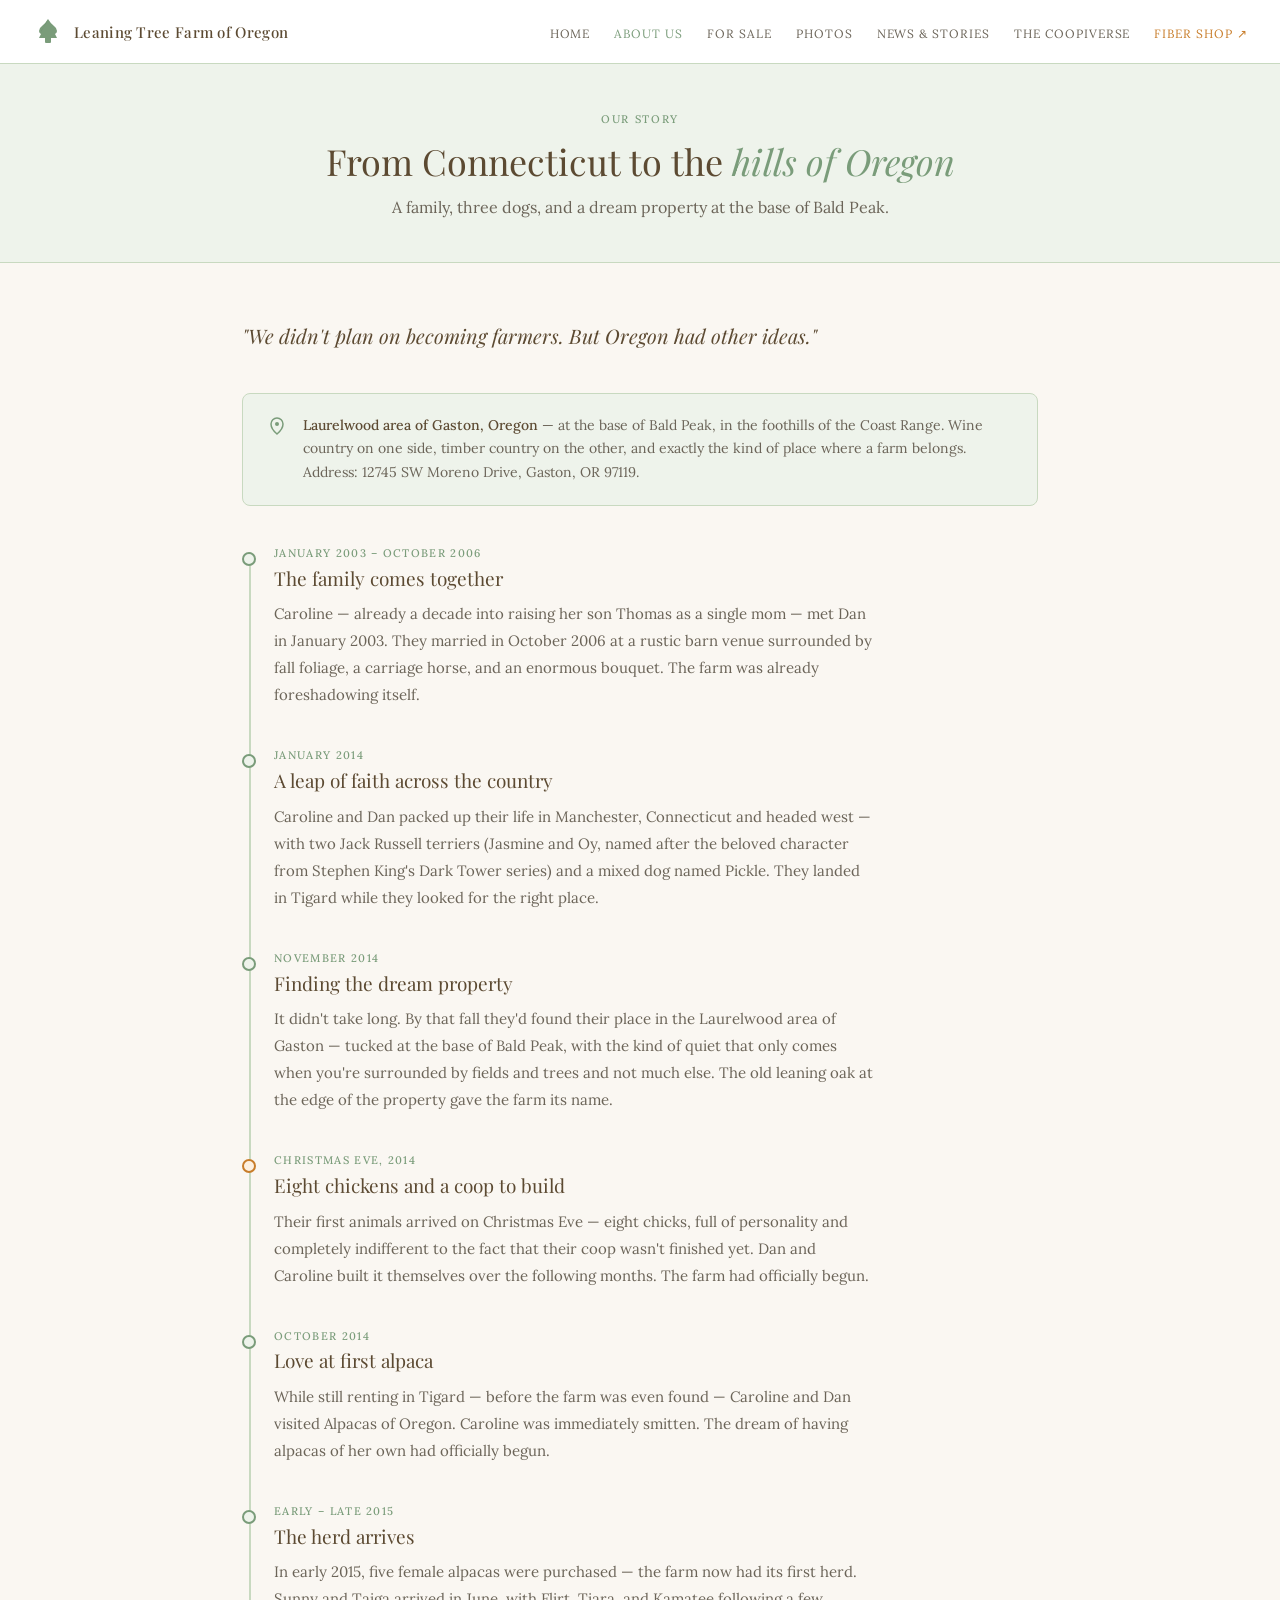
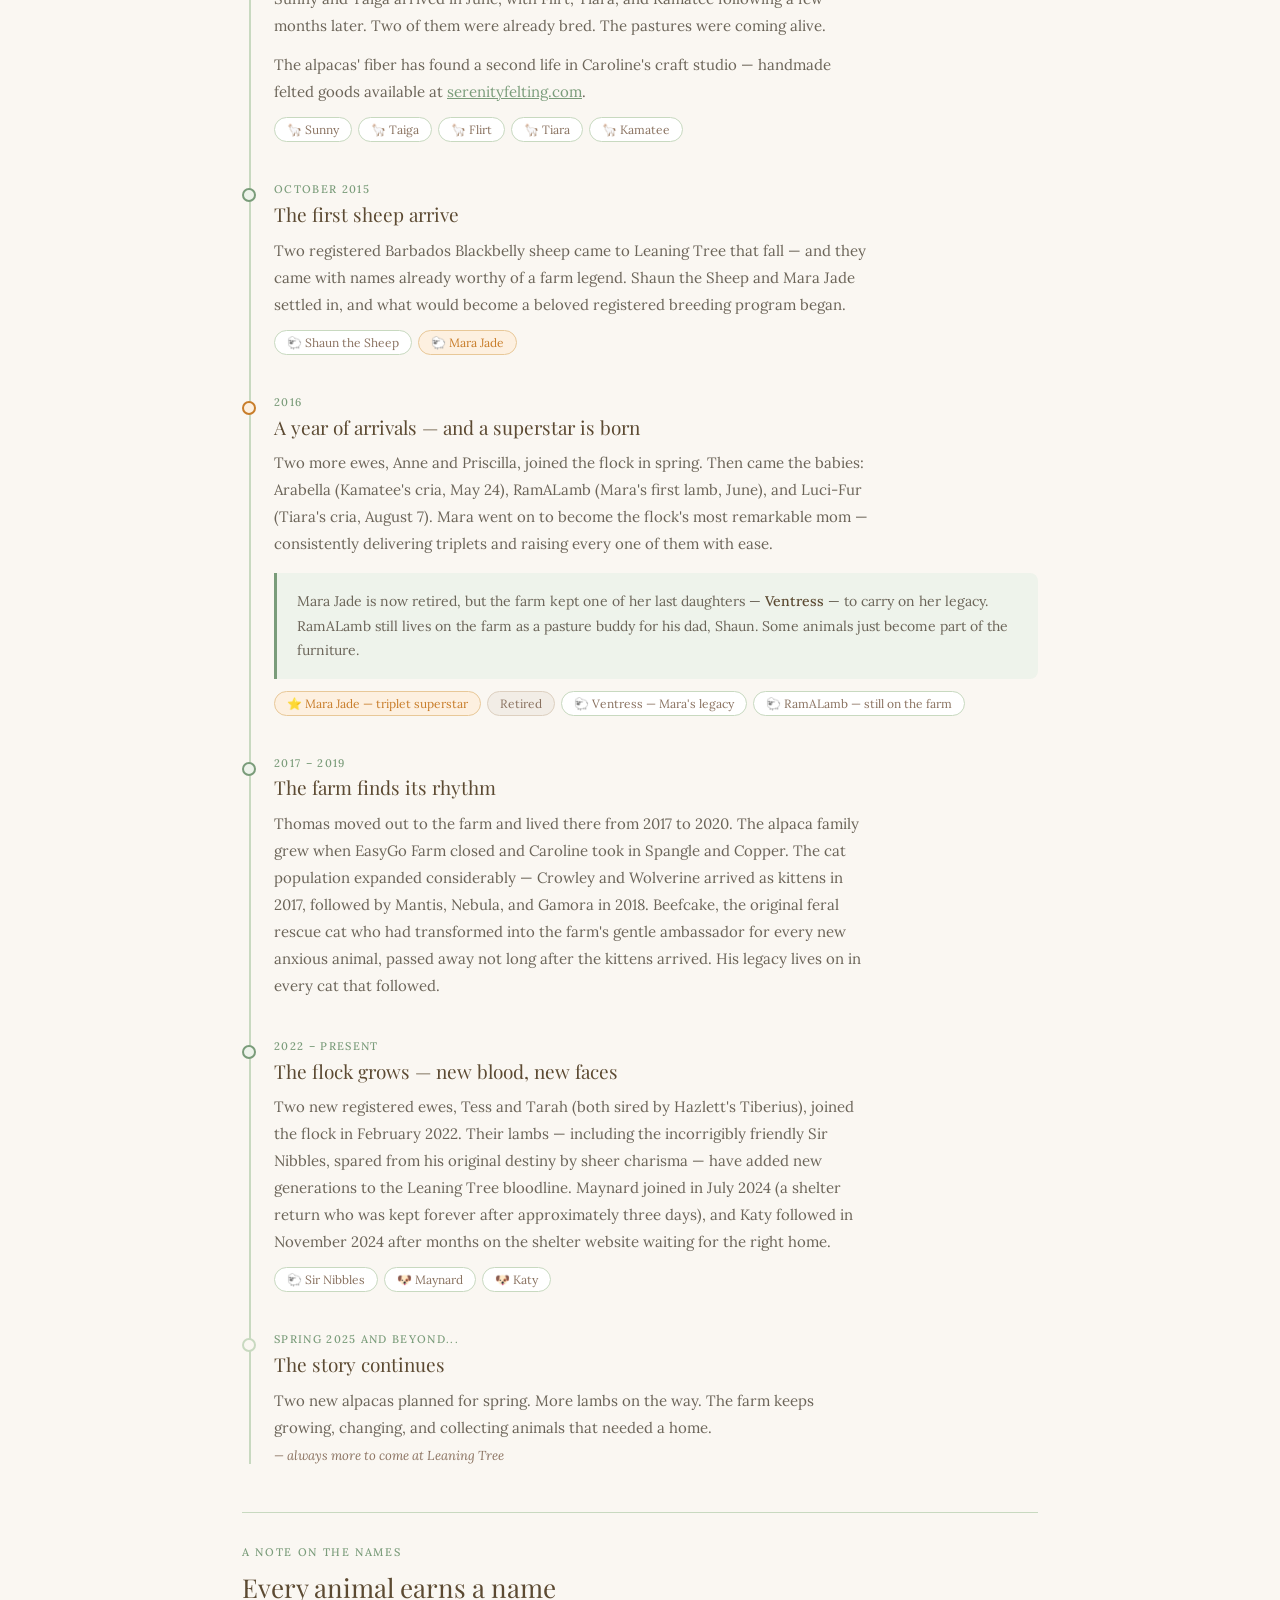
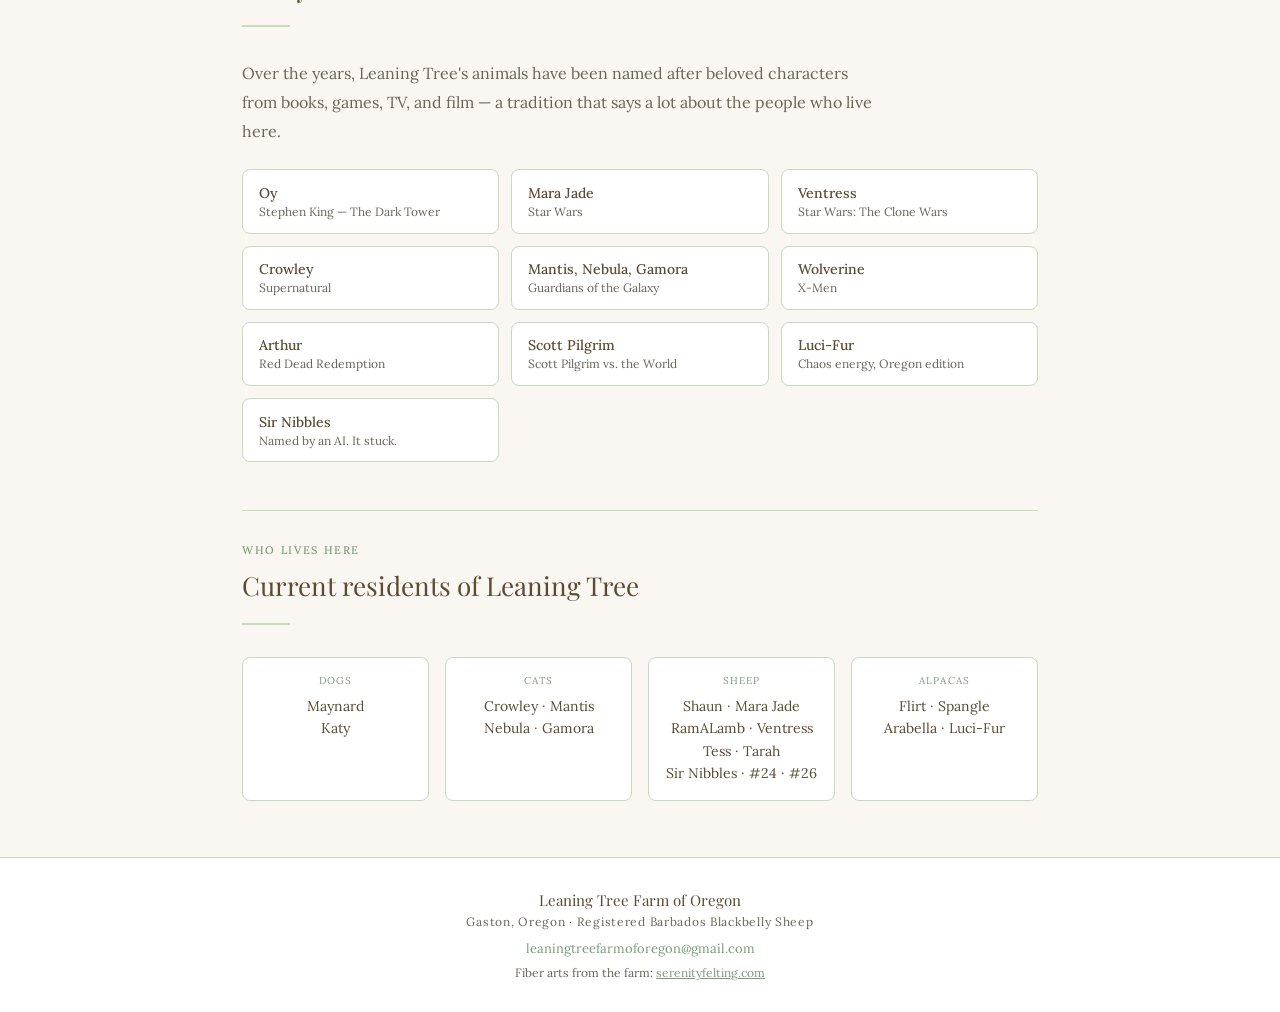
==== commit 5b6adbbf: "Add files via upload" ====
--- a/about.html
+++ b/about.html
@@ -209,6 +209,7 @@
 
     .resident-names { font-size: 14px; color: var(--bark); line-height: 1.6; }
   </style>
+  <script defer src="/_vercel/insights/script.js"></script>
 </head>
 <body>
   <div id="nav-placeholder"></div>
--- a/css/style.css
+++ b/css/style.css
@@ -46,7 +46,7 @@
 
 .nav-brand {
   font-family: 'Playfair Display', serif;
-  font-size: 18px;
+  font-size: 15px;
   font-weight: 500;
   color: var(--bark);
   letter-spacing: 0.02em;
@@ -54,6 +54,7 @@
   align-items: center;
   gap: 10px;
   text-decoration: none;
+  white-space: nowrap;
 }
 
 .nav-links {
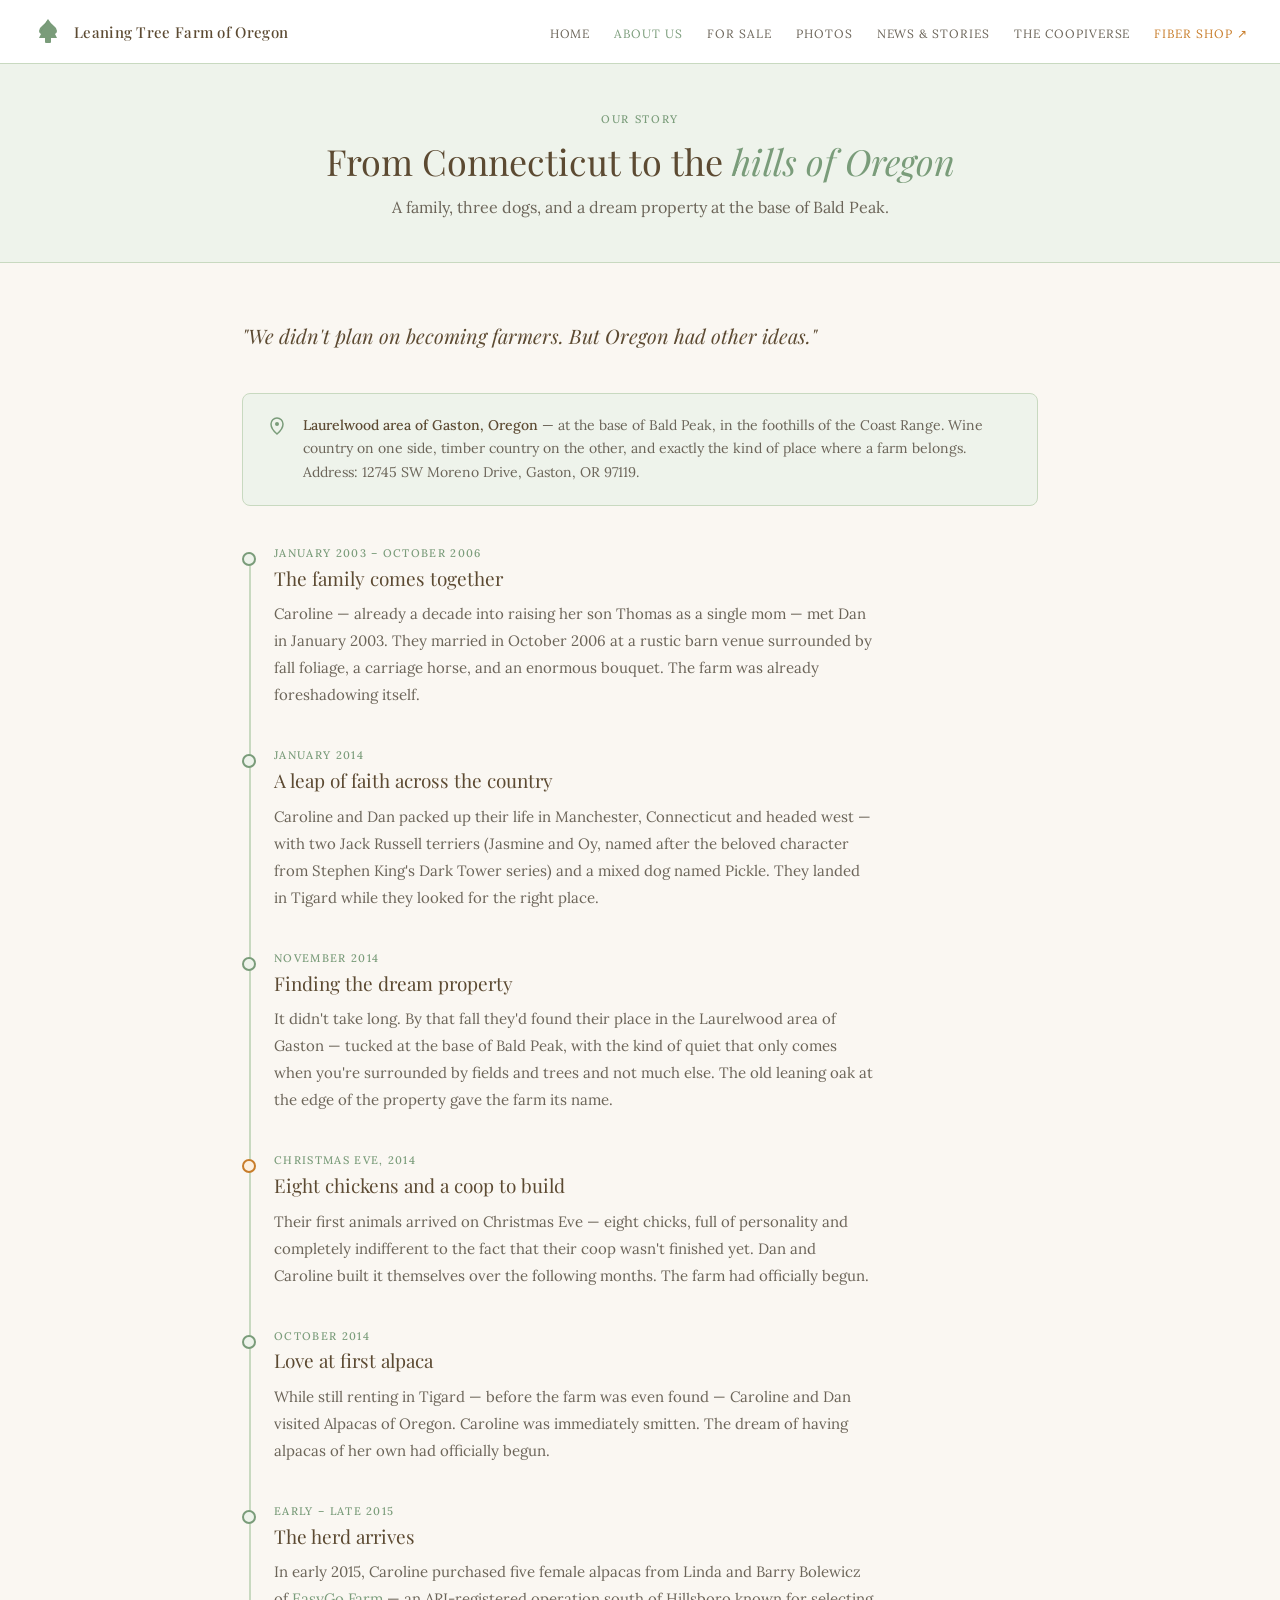
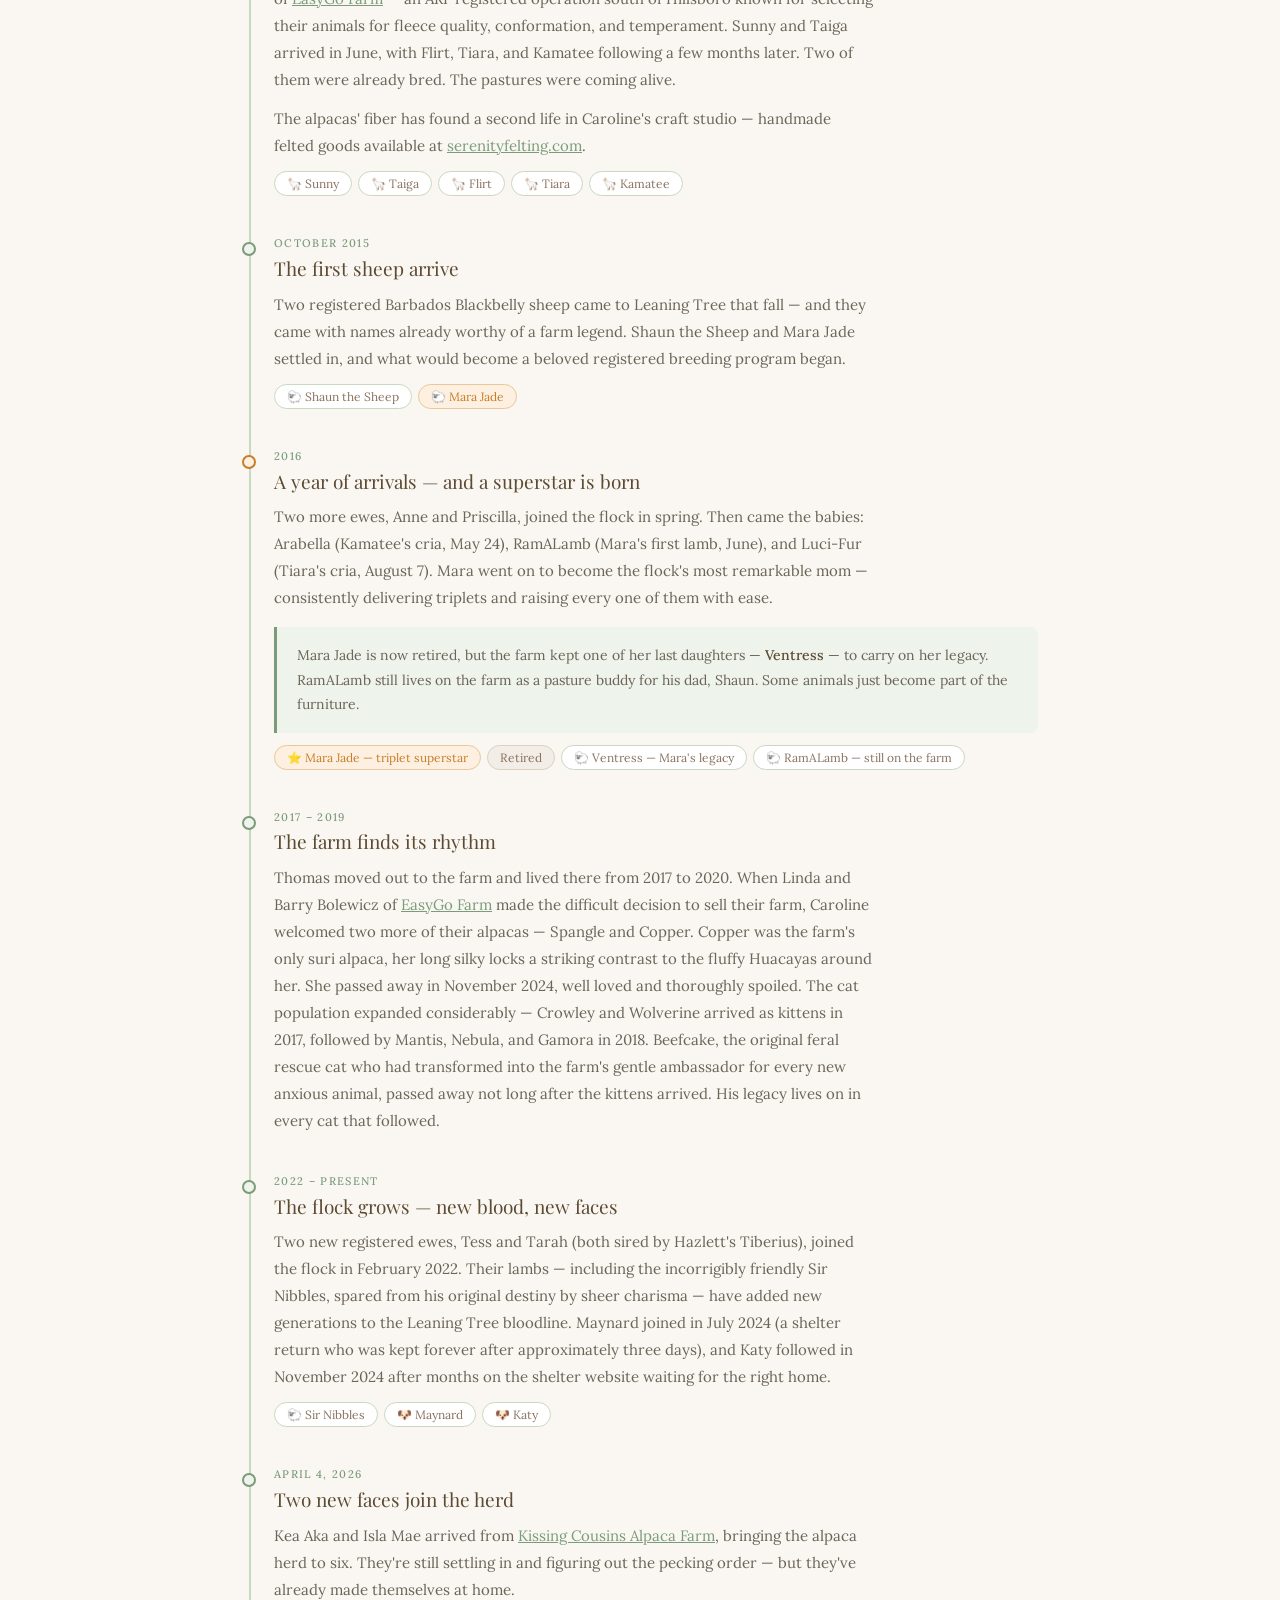
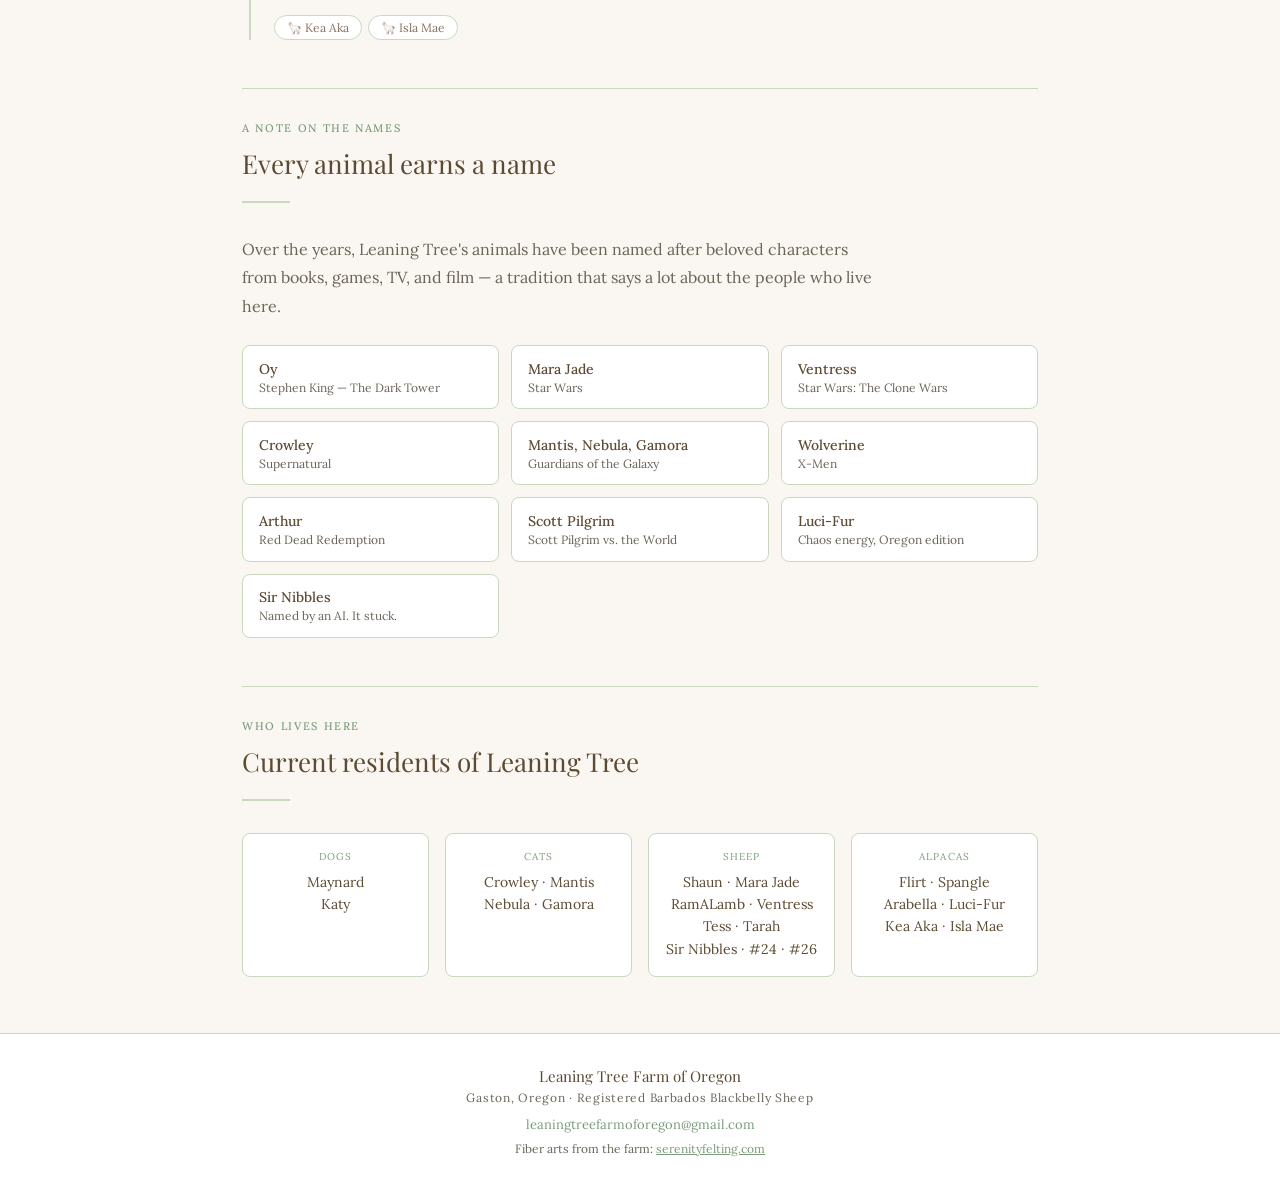
==== commit 15b7dabf: "Add files via upload" ====
--- a/about.html
+++ b/about.html
@@ -273,7 +273,7 @@
           <div class="timeline-dot"></div>
           <div class="timeline-year">Early – Late 2015</div>
           <div class="timeline-heading">The herd arrives</div>
-          <div class="timeline-body">In early 2015, five female alpacas were purchased — the farm now had its first herd. Sunny and Taiga arrived in June, with Flirt, Tiara, and Kamatee following a few months later. Two of them were already bred. The pastures were coming alive.</div>
+          <div class="timeline-body">In early 2015, Caroline purchased five female alpacas from Linda and Barry Bolewicz of <a href="https://www.easygofarm.net" target="_blank" rel="noopener" style="color:var(--sage);">EasyGo Farm</a> — an ARI-registered operation south of Hillsboro known for selecting their animals for fleece quality, conformation, and temperament. Sunny and Taiga arrived in June, with Flirt, Tiara, and Kamatee following a few months later. Two of them were already bred. The pastures were coming alive.</div>
           <div class="timeline-body" style="margin-top:0.75rem;">The alpacas' fiber has found a second life in Caroline's craft studio — handmade felted goods available at <a href="https://www.serenityfelting.com" target="_blank" rel="noopener" style="color:var(--sage);">serenityfelting.com</a>.</div>
           <div class="animal-chips">
             <span class="chip">🦙 Sunny</span>
@@ -315,7 +315,7 @@
           <div class="timeline-dot"></div>
           <div class="timeline-year">2017 – 2019</div>
           <div class="timeline-heading">The farm finds its rhythm</div>
-          <div class="timeline-body">Thomas moved out to the farm and lived there from 2017 to 2020. The alpaca family grew when EasyGo Farm closed and Caroline took in Spangle and Copper. The cat population expanded considerably — Crowley and Wolverine arrived as kittens in 2017, followed by Mantis, Nebula, and Gamora in 2018. Beefcake, the original feral rescue cat who had transformed into the farm's gentle ambassador for every new anxious animal, passed away not long after the kittens arrived. His legacy lives on in every cat that followed.</div>
+          <div class="timeline-body">Thomas moved out to the farm and lived there from 2017 to 2020. When Linda and Barry Bolewicz of <a href="https://www.easygofarm.net" target="_blank" rel="noopener" style="color:var(--sage);">EasyGo Farm</a> made the difficult decision to sell their farm, Caroline welcomed two more of their alpacas — Spangle and Copper. Copper was the farm's only suri alpaca, her long silky locks a striking contrast to the fluffy Huacayas around her. She passed away in November 2024, well loved and thoroughly spoiled. The cat population expanded considerably — Crowley and Wolverine arrived as kittens in 2017, followed by Mantis, Nebula, and Gamora in 2018. Beefcake, the original feral rescue cat who had transformed into the farm's gentle ambassador for every new anxious animal, passed away not long after the kittens arrived. His legacy lives on in every cat that followed.</div>
         </div>
 
         <div class="timeline-item">
@@ -330,12 +330,15 @@
           </div>
         </div>
 
-        <div class="timeline-item coming">
-          <div class="timeline-dot" style="border-color:var(--sage-light);background:var(--cream)"></div>
-          <div class="timeline-year">Spring 2025 and beyond...</div>
-          <div class="timeline-heading">The story continues</div>
-          <div class="timeline-body">Two new alpacas planned for spring. More lambs on the way. The farm keeps growing, changing, and collecting animals that needed a home.</div>
-          <div class="coming-label">— always more to come at Leaning Tree</div>
+        <div class="timeline-item">
+          <div class="timeline-dot"></div>
+          <div class="timeline-year">April 4, 2026</div>
+          <div class="timeline-heading">Two new faces join the herd</div>
+          <div class="timeline-body">Kea Aka and Isla Mae arrived from <a href="https://www.kissingcousinsalpacafarm.com" target="_blank" rel="noopener" style="color:var(--sage);">Kissing Cousins Alpaca Farm</a>, bringing the alpaca herd to six. They're still settling in and figuring out the pecking order — but they've already made themselves at home.</div>
+          <div class="animal-chips">
+            <span class="chip">🦙 Kea Aka</span>
+            <span class="chip">🦙 Isla Mae</span>
+          </div>
         </div>
 
       </div>
@@ -380,7 +383,7 @@
           </div>
           <div class="resident-card">
             <div class="resident-type">Alpacas</div>
-            <div class="resident-names">Flirt · Spangle<br>Arabella · Luci-Fur</div>
+            <div class="resident-names">Flirt · Spangle<br>Arabella · Luci-Fur<br>Kea Aka · Isla Mae</div>
           </div>
         </div>
       </div>
